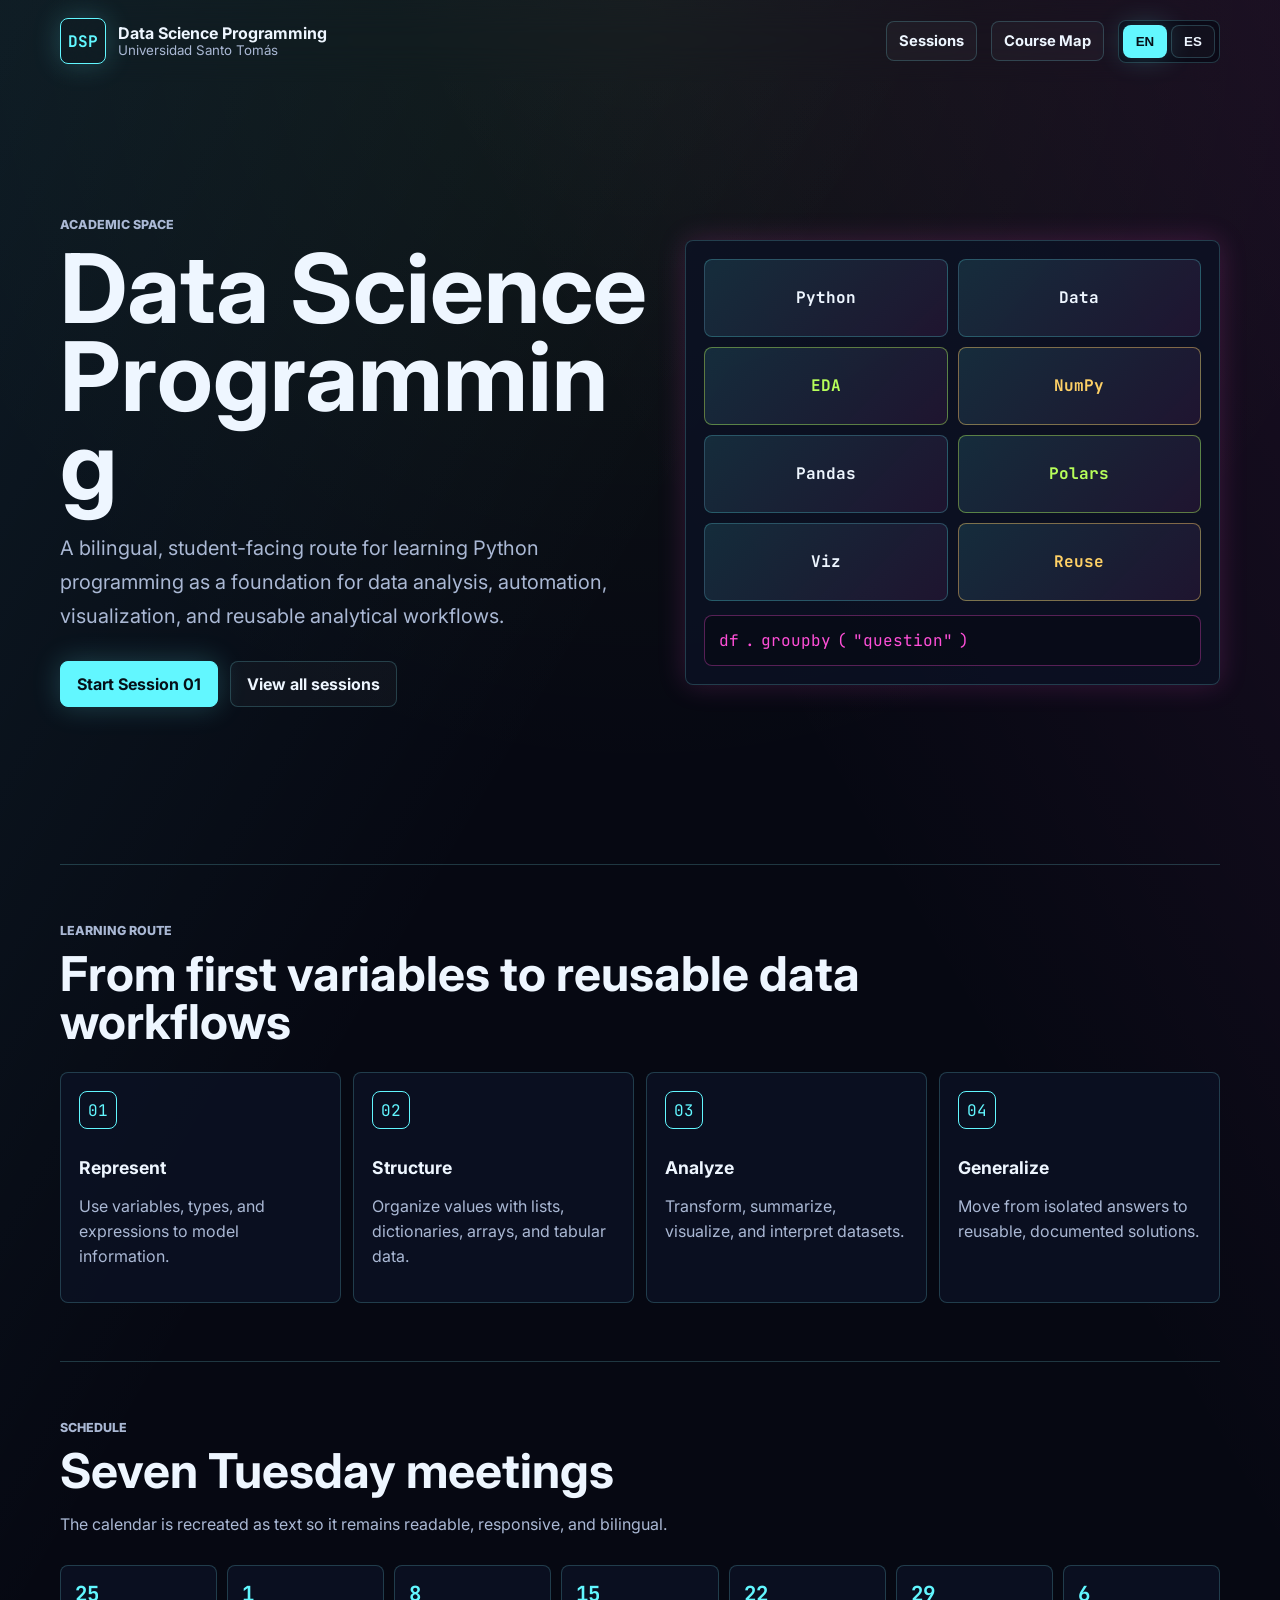
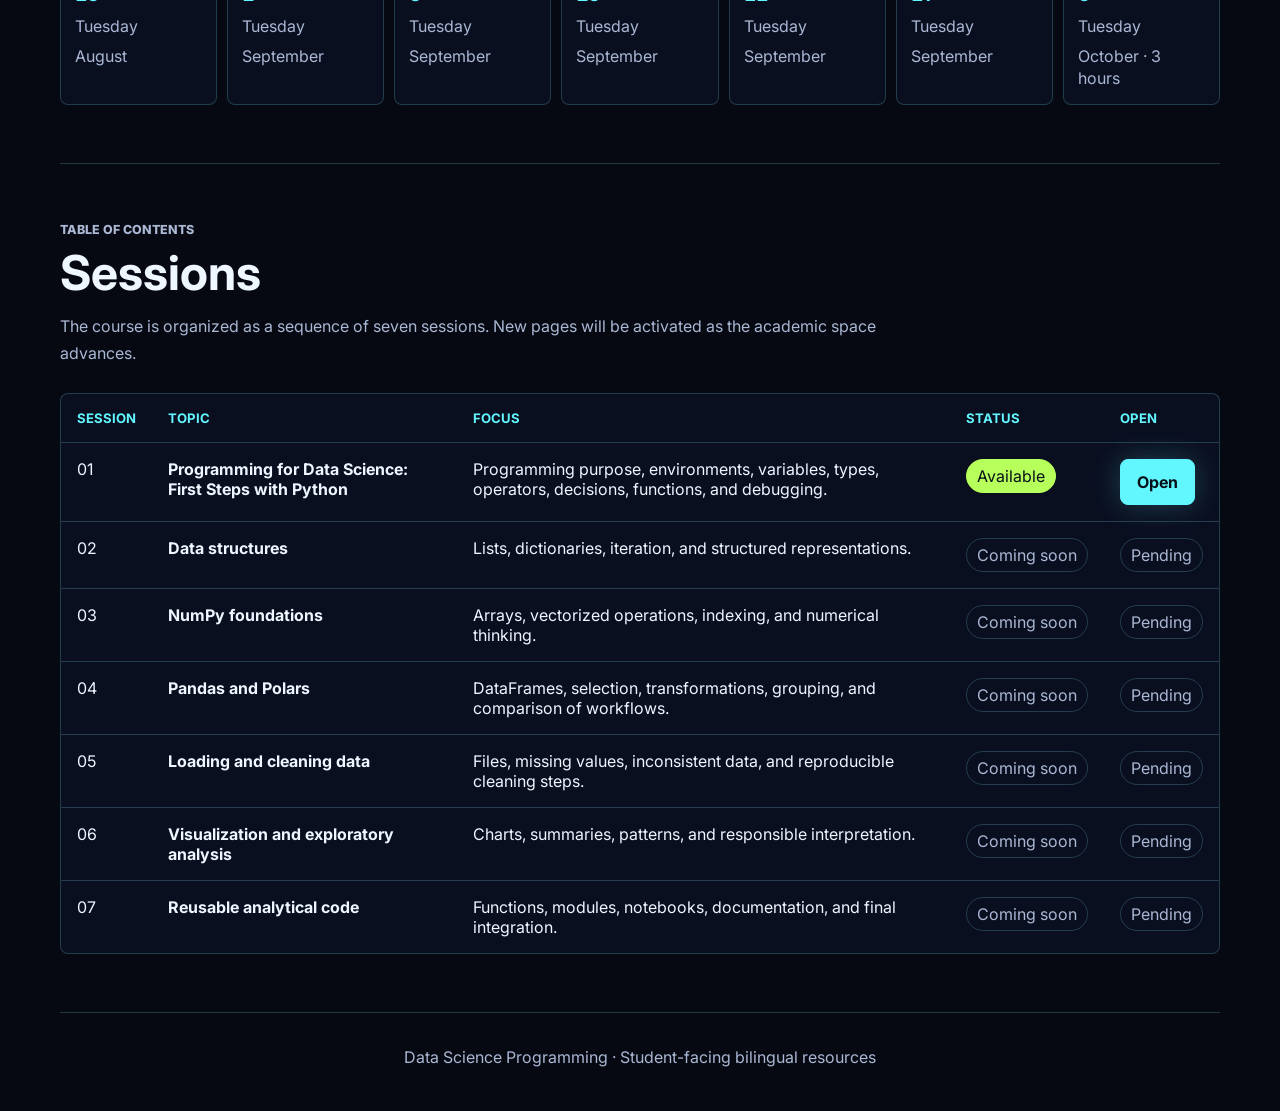
==== index.html @ 1346ade0 "Create bilingual Data Science Programming Pages site" ====
<!doctype html>
<html lang="en">
  <head>
    <meta charset="utf-8">
    <meta name="viewport" content="width=device-width, initial-scale=1">
    <meta name="description" content="Bilingual course site for Data Science Programming.">
    <title>Data Science Programming</title>
    <link rel="preconnect" href="https://fonts.googleapis.com">
    <link rel="preconnect" href="https://fonts.gstatic.com" crossorigin>
    <link href="https://fonts.googleapis.com/css2?family=Inter:wght@400;500;600;700;800&family=JetBrains+Mono:wght@400;600&display=swap" rel="stylesheet">
    <link rel="stylesheet" href="styles.css">
  </head>
  <body data-page="home">
    <header class="site-header">
      <a class="brand" href="./" aria-label="Data Science Programming home">
        <span class="brand-mark">DSP</span>
        <span>
          <strong>Data Science Programming</strong>
          <small>Universidad Santo Tomás</small>
        </span>
      </a>
      <nav class="header-actions" aria-label="Primary navigation">
        <a href="#sessions" data-i18n="nav.sessions">Sessions</a>
        <a href="#course-map" data-i18n="nav.map">Course Map</a>
        <div class="language-switch" aria-label="Language selector">
          <button type="button" class="lang-button is-active" data-lang="en">EN</button>
          <button type="button" class="lang-button" data-lang="es">ES</button>
        </div>
      </nav>
    </header>

    <main>
      <section class="hero course-hero">
        <div class="hero-copy">
          <p class="eyebrow" data-i18n="home.eyebrow">Academic Space</p>
          <h1 data-i18n="home.title">Data Science Programming</h1>
          <p class="hero-lead" data-i18n="home.lead">
            A bilingual, student-facing route for learning Python programming as a foundation for data analysis, automation, visualization, and reusable analytical workflows.
          </p>
          <div class="hero-actions">
            <a class="button primary" href="sessions/session-01/" data-i18n="home.start">Start Session 01</a>
            <a class="button ghost" href="#sessions" data-i18n="home.viewSessions">View all sessions</a>
          </div>
        </div>
        <div class="hero-panel" aria-label="Course signal">
          <div class="orbit-grid">
            <span>Python</span>
            <span>Data</span>
            <span>EDA</span>
            <span>NumPy</span>
            <span>Pandas</span>
            <span>Polars</span>
            <span>Viz</span>
            <span>Reuse</span>
          </div>
          <div class="code-signal" aria-hidden="true">
            <span>df</span><span>.</span><span>groupby</span><span>(</span><span>"question"</span><span>)</span>
          </div>
        </div>
      </section>

      <section class="section-band" id="course-map">
        <div class="section-heading">
          <p class="eyebrow" data-i18n="map.eyebrow">Learning Route</p>
          <h2 data-i18n="map.title">From first variables to reusable data workflows</h2>
        </div>
        <div class="route-grid">
          <article>
            <span class="route-step">01</span>
            <h3 data-i18n="map.step1.title">Represent</h3>
            <p data-i18n="map.step1.text">Use variables, types, and expressions to model information.</p>
          </article>
          <article>
            <span class="route-step">02</span>
            <h3 data-i18n="map.step2.title">Structure</h3>
            <p data-i18n="map.step2.text">Organize values with lists, dictionaries, arrays, and tabular data.</p>
          </article>
          <article>
            <span class="route-step">03</span>
            <h3 data-i18n="map.step3.title">Analyze</h3>
            <p data-i18n="map.step3.text">Transform, summarize, visualize, and interpret datasets.</p>
          </article>
          <article>
            <span class="route-step">04</span>
            <h3 data-i18n="map.step4.title">Generalize</h3>
            <p data-i18n="map.step4.text">Move from isolated answers to reusable, documented solutions.</p>
          </article>
        </div>
      </section>

      <section class="section-band" id="schedule">
        <div class="section-heading">
          <p class="eyebrow" data-i18n="schedule.eyebrow">Schedule</p>
          <h2 data-i18n="schedule.title">Seven Tuesday meetings</h2>
          <p data-i18n="schedule.note">The calendar is recreated as text so it remains readable, responsive, and bilingual.</p>
        </div>
        <div class="schedule-grid" id="scheduleGrid"></div>
      </section>

      <section class="section-band" id="sessions">
        <div class="section-heading">
          <p class="eyebrow" data-i18n="sessions.eyebrow">Table of Contents</p>
          <h2 data-i18n="sessions.title">Sessions</h2>
          <p data-i18n="sessions.note">The course is organized as a sequence of seven sessions. New pages will be activated as the academic space advances.</p>
        </div>
        <div class="sessions-table-wrap">
          <table class="sessions-table">
            <thead>
              <tr>
                <th data-i18n="table.session">Session</th>
                <th data-i18n="table.topic">Topic</th>
                <th data-i18n="table.focus">Focus</th>
                <th data-i18n="table.status">Status</th>
                <th data-i18n="table.action">Open</th>
              </tr>
            </thead>
            <tbody id="sessionRows"></tbody>
          </table>
        </div>
      </section>
    </main>

    <footer class="site-footer">
      <span data-i18n="footer.text">Data Science Programming · Student-facing bilingual resources</span>
    </footer>

    <script src="script.js"></script>
  </body>
</html>
---- styles.css ----
:root {
  color-scheme: dark;
  --bg: #060812;
  --bg-soft: #0b1020;
  --panel: rgba(12, 18, 36, 0.82);
  --panel-strong: rgba(15, 24, 48, 0.95);
  --text: #eef6ff;
  --muted: #aab8d4;
  --line: rgba(132, 246, 255, 0.2);
  --cyan: #62f7ff;
  --pink: #ff4fd8;
  --lime: #b7ff5a;
  --amber: #ffd166;
  --red: #ff6b8a;
  --shadow-cyan: 0 0 28px rgba(98, 247, 255, 0.22);
  --shadow-pink: 0 0 28px rgba(255, 79, 216, 0.18);
  --radius: 8px;
  --max: 1160px;
  font-family: Inter, system-ui, -apple-system, BlinkMacSystemFont, "Segoe UI", sans-serif;
}

* {
  box-sizing: border-box;
}

html {
  scroll-behavior: smooth;
}

body {
  margin: 0;
  min-height: 100vh;
  background:
    linear-gradient(120deg, rgba(98, 247, 255, 0.08), transparent 34%),
    linear-gradient(240deg, rgba(255, 79, 216, 0.08), transparent 32%),
    radial-gradient(circle at 50% 0%, rgba(183, 255, 90, 0.06), transparent 28%),
    var(--bg);
  color: var(--text);
}

a {
  color: var(--cyan);
  text-decoration: none;
}

a:hover {
  color: var(--lime);
}

.site-header,
.site-footer {
  width: min(var(--max), calc(100% - 32px));
  margin: 0 auto;
}

.site-header {
  display: flex;
  align-items: center;
  justify-content: space-between;
  gap: 18px;
  padding: 18px 0;
  position: sticky;
  top: 0;
  z-index: 20;
  backdrop-filter: blur(18px);
}

.brand {
  display: inline-flex;
  align-items: center;
  gap: 12px;
  min-width: 0;
  color: var(--text);
}

.brand-mark {
  display: grid;
  place-items: center;
  width: 46px;
  height: 46px;
  border: 1px solid var(--cyan);
  border-radius: var(--radius);
  color: var(--cyan);
  font-family: "JetBrains Mono", monospace;
  font-weight: 700;
  box-shadow: var(--shadow-cyan);
}

.brand strong,
.brand small {
  display: block;
}

.brand strong {
  line-height: 1.15;
}

.brand small,
.eyebrow {
  color: var(--muted);
}

.header-actions {
  display: flex;
  align-items: center;
  justify-content: flex-end;
  gap: 14px;
  flex-wrap: wrap;
}

.header-actions a,
.lang-button,
.button {
  border: 1px solid var(--line);
  border-radius: var(--radius);
  background: rgba(255, 255, 255, 0.03);
  color: var(--text);
  font-weight: 700;
}

.header-actions a {
  padding: 10px 12px;
  font-size: 0.92rem;
}

.language-switch {
  display: inline-flex;
  gap: 4px;
  padding: 4px;
  border: 1px solid var(--line);
  border-radius: var(--radius);
  background: rgba(6, 8, 18, 0.72);
}

.lang-button {
  min-width: 44px;
  padding: 8px 10px;
  cursor: pointer;
}

.lang-button.is-active {
  color: #071018;
  background: var(--cyan);
  box-shadow: var(--shadow-cyan);
}

main {
  width: min(var(--max), calc(100% - 32px));
  margin: 0 auto;
}

.hero {
  min-height: calc(100vh - 118px);
  display: grid;
  grid-template-columns: minmax(0, 1.05fr) minmax(300px, 0.95fr);
  align-items: center;
  gap: 34px;
  padding: 32px 0 54px;
}

.eyebrow {
  margin: 0 0 12px;
  font-size: 0.78rem;
  font-weight: 800;
  letter-spacing: 0;
  text-transform: uppercase;
}

h1,
h2,
h3 {
  letter-spacing: 0;
}

h1 {
  margin: 0;
  max-width: 780px;
  font-size: 6rem;
  line-height: 0.92;
  overflow-wrap: anywhere;
}

h2 {
  margin: 0;
  font-size: 3rem;
  line-height: 1;
  overflow-wrap: anywhere;
}

h3 {
  margin: 0 0 8px;
  font-size: 1.1rem;
}

.hero-lead {
  max-width: 720px;
  margin: 22px 0 0;
  color: var(--muted);
  font-size: 1.25rem;
  line-height: 1.7;
}

.hero-actions {
  display: flex;
  gap: 12px;
  flex-wrap: wrap;
  margin-top: 28px;
}

.button {
  display: inline-flex;
  align-items: center;
  justify-content: center;
  min-height: 46px;
  padding: 12px 16px;
}

.button.primary {
  background: var(--cyan);
  color: #061018;
  border-color: var(--cyan);
  box-shadow: var(--shadow-cyan);
}

.button.ghost:hover {
  border-color: var(--pink);
  box-shadow: var(--shadow-pink);
}

.hero-panel {
  border: 1px solid var(--line);
  border-radius: var(--radius);
  padding: 18px;
  background: var(--panel);
  box-shadow: var(--shadow-pink);
}

.orbit-grid {
  display: grid;
  grid-template-columns: repeat(2, minmax(0, 1fr));
  gap: 10px;
}

.orbit-grid span {
  min-height: 78px;
  display: grid;
  place-items: center;
  border: 1px solid rgba(98, 247, 255, 0.24);
  border-radius: var(--radius);
  background: linear-gradient(135deg, rgba(98, 247, 255, 0.12), rgba(255, 79, 216, 0.08));
  font-family: "JetBrains Mono", monospace;
  font-weight: 700;
}

.orbit-grid span:nth-child(3n) {
  border-color: rgba(183, 255, 90, 0.42);
  color: var(--lime);
}

.orbit-grid span:nth-child(4n) {
  border-color: rgba(255, 209, 102, 0.44);
  color: var(--amber);
}

.code-signal {
  display: flex;
  flex-wrap: wrap;
  gap: 6px;
  margin-top: 14px;
  padding: 14px;
  border: 1px solid rgba(255, 79, 216, 0.32);
  border-radius: var(--radius);
  color: var(--pink);
  font-family: "JetBrains Mono", monospace;
  background: rgba(0, 0, 0, 0.26);
}

.section-band {
  padding: 58px 0;
  border-top: 1px solid var(--line);
}

.section-heading {
  max-width: 840px;
  margin-bottom: 26px;
}

.section-heading p:not(.eyebrow) {
  color: var(--muted);
  line-height: 1.7;
}

.route-grid {
  display: grid;
  grid-template-columns: repeat(4, minmax(0, 1fr));
  gap: 12px;
}

.route-grid article,
.schedule-card,
.sessions-table-wrap,
.lesson-sidebar,
.lesson-shell,
.callout,
.terminal-card,
.mini-card,
.level-card,
.final-banner {
  border: 1px solid var(--line);
  border-radius: var(--radius);
  background: var(--panel);
}

.schedule-grid {
  display: grid;
  grid-template-columns: repeat(7, minmax(0, 1fr));
  gap: 10px;
}

.schedule-card {
  min-height: 126px;
  padding: 14px;
}

.schedule-card strong,
.schedule-card span {
  display: block;
}

.schedule-card strong {
  color: var(--cyan);
  font-family: "JetBrains Mono", monospace;
  font-size: 1.3rem;
}

.schedule-card span {
  margin-top: 8px;
  color: var(--muted);
  line-height: 1.4;
}

.route-grid article {
  padding: 18px;
  min-height: 174px;
}

.route-step {
  display: inline-grid;
  place-items: center;
  width: 38px;
  height: 38px;
  margin-bottom: 28px;
  border: 1px solid var(--cyan);
  border-radius: var(--radius);
  color: var(--cyan);
  font-family: "JetBrains Mono", monospace;
}

.route-grid p {
  color: var(--muted);
  line-height: 1.55;
}

.sessions-table-wrap {
  overflow-x: auto;
}

.sessions-table {
  width: 100%;
  border-collapse: collapse;
  min-width: 780px;
}

.sessions-table th,
.sessions-table td {
  padding: 16px;
  text-align: left;
  border-bottom: 1px solid var(--line);
  vertical-align: top;
}

.sessions-table th {
  color: var(--cyan);
  font-size: 0.82rem;
  text-transform: uppercase;
}

.sessions-table tr:last-child td {
  border-bottom: 0;
}

.status-pill {
  display: inline-flex;
  align-items: center;
  min-height: 30px;
  padding: 6px 10px;
  border: 1px solid var(--line);
  border-radius: 999px;
  color: var(--muted);
  white-space: nowrap;
}

.status-pill.ready {
  color: #061018;
  background: var(--lime);
  border-color: var(--lime);
}

.site-footer {
  display: flex;
  justify-content: center;
  padding: 34px 0 44px;
  color: var(--muted);
  border-top: 1px solid var(--line);
}

.lesson-layout {
  display: grid;
  grid-template-columns: 290px minmax(0, 1fr);
  gap: 18px;
  align-items: start;
  padding: 22px 0 58px;
}

.lesson-sidebar {
  position: sticky;
  top: 92px;
  max-height: calc(100vh - 116px);
  overflow: auto;
  padding: 16px;
}

.lesson-sidebar ol {
  list-style: none;
  padding: 0;
  margin: 0;
  display: grid;
  gap: 8px;
}

.lesson-sidebar a {
  display: block;
  padding: 9px 10px;
  border-radius: var(--radius);
  color: var(--muted);
  line-height: 1.35;
}

.lesson-sidebar a:hover {
  background: rgba(98, 247, 255, 0.08);
  color: var(--cyan);
}

.lesson-shell {
  padding: clamp(18px, 4vw, 42px);
  overflow: hidden;
}

.lesson-status {
  color: var(--muted);
}

.lesson-status:empty {
  display: none;
}

.markdown-body {
  line-height: 1.72;
  color: var(--text);
}

.markdown-body h1 {
  margin: 0 0 18px;
  font-size: 3.8rem;
  line-height: 1;
}

.markdown-body h2 {
  margin: 44px 0 16px;
  font-size: 2.15rem;
  line-height: 1.1;
}

.markdown-body h3 {
  margin-top: 26px;
}

.markdown-body p,
.markdown-body li {
  color: #d7e3f6;
}

.markdown-body blockquote {
  margin: 22px 0;
  padding: 16px 18px;
  border-left: 4px solid var(--pink);
  background: rgba(255, 79, 216, 0.08);
  border-radius: var(--radius);
}

.markdown-body table {
  width: 100%;
  display: block;
  overflow-x: auto;
  border-collapse: collapse;
  margin: 20px 0;
}

.markdown-body th,
.markdown-body td {
  padding: 12px 14px;
  border: 1px solid var(--line);
}

.markdown-body th {
  color: var(--cyan);
  background: rgba(98, 247, 255, 0.06);
}

.markdown-body pre {
  position: relative;
  overflow-x: auto;
  padding: 18px;
  border: 1px solid rgba(98, 247, 255, 0.24);
  border-radius: var(--radius);
  background: #05070e;
  box-shadow: inset 0 0 0 1px rgba(255, 255, 255, 0.02);
}

.markdown-body code {
  font-family: "JetBrains Mono", monospace;
  font-size: 0.92em;
}

.markdown-body :not(pre) > code {
  padding: 0.15rem 0.35rem;
  border: 1px solid rgba(98, 247, 255, 0.16);
  border-radius: 6px;
  color: var(--amber);
  background: rgba(255, 209, 102, 0.08);
}

.callout,
.terminal-card,
.mini-card,
.level-card,
.final-banner {
  padding: 1rem 1.1rem;
  margin: 1rem 0;
}

.callout-primary {
  border-left: 5px solid var(--cyan);
  box-shadow: var(--shadow-cyan);
}

.callout-warning {
  border-left: 5px solid var(--amber);
}

.callout-success {
  border-left: 5px solid var(--lime);
}

.terminal-card {
  background: rgba(0, 0, 0, 0.32);
}

.three-grid,
.level-grid {
  display: grid;
  grid-template-columns: repeat(3, minmax(0, 1fr));
  gap: 1rem;
  margin: 1rem 0;
}

.mini-card,
.level-card {
  margin: 0;
  min-width: 0;
}

.level-green {
  border-top: 4px solid var(--lime);
}

.level-yellow {
  border-top: 4px solid var(--amber);
}

.level-red {
  border-top: 4px solid var(--red);
}

.final-banner {
  text-align: center;
  border-color: rgba(183, 255, 90, 0.34);
  box-shadow: 0 0 30px rgba(183, 255, 90, 0.12);
}

details {
  border: 1px solid var(--line);
  border-radius: var(--radius);
  padding: 0.75rem 0.9rem;
  margin: 0.9rem 0;
  background: rgba(255, 255, 255, 0.03);
}

details > summary {
  cursor: pointer;
  font-weight: 800;
  color: var(--cyan);
}

.mermaid {
  display: grid;
  place-items: center;
  overflow-x: auto;
  margin: 24px 0;
  padding: 18px;
  border: 1px solid var(--line);
  border-radius: var(--radius);
  background: rgba(255, 255, 255, 0.03);
}

@media (max-width: 920px) {
  .site-header {
    align-items: flex-start;
    position: static;
  }

  .hero,
  .lesson-layout,
  .route-grid,
  .schedule-grid {
    grid-template-columns: 1fr;
  }

  .hero {
    min-height: auto;
  }

  .lesson-sidebar {
    position: static;
    max-height: 260px;
  }
}

@media (max-width: 720px) {
  .site-header {
    flex-direction: column;
  }

  .header-actions {
    width: 100%;
    justify-content: flex-start;
  }

  .header-actions a {
    flex: 1 1 auto;
    text-align: center;
  }

  .brand {
    width: 100%;
  }

  .hero {
    padding-top: 20px;
  }

  h1 { font-size: 3rem; }
  h2 { font-size: 2rem; }
  .hero-lead { font-size: 1.05rem; }
  .markdown-body h1 { font-size: 2.25rem; }
  .markdown-body h2 { font-size: 1.65rem; }

  .hero-panel,
  .lesson-shell,
  .lesson-sidebar,
  .sessions-table-wrap {
    margin-left: 0;
    margin-right: 0;
  }

  .three-grid,
  .level-grid,
  .orbit-grid {
    grid-template-columns: 1fr;
  }

  .sessions-table {
    min-width: 0;
  }

  .sessions-table,
  .sessions-table thead,
  .sessions-table tbody,
  .sessions-table tr,
  .sessions-table th,
  .sessions-table td {
    display: block;
  }

  .sessions-table thead {
    display: none;
  }

  .sessions-table tr {
    padding: 14px;
    border-bottom: 1px solid var(--line);
  }

  .sessions-table td {
    border: 0;
    padding: 7px 0;
  }

  .sessions-table td::before {
    content: attr(data-label);
    display: block;
    margin-bottom: 4px;
    color: var(--cyan);
    font-size: 0.72rem;
    font-weight: 800;
    text-transform: uppercase;
  }
}
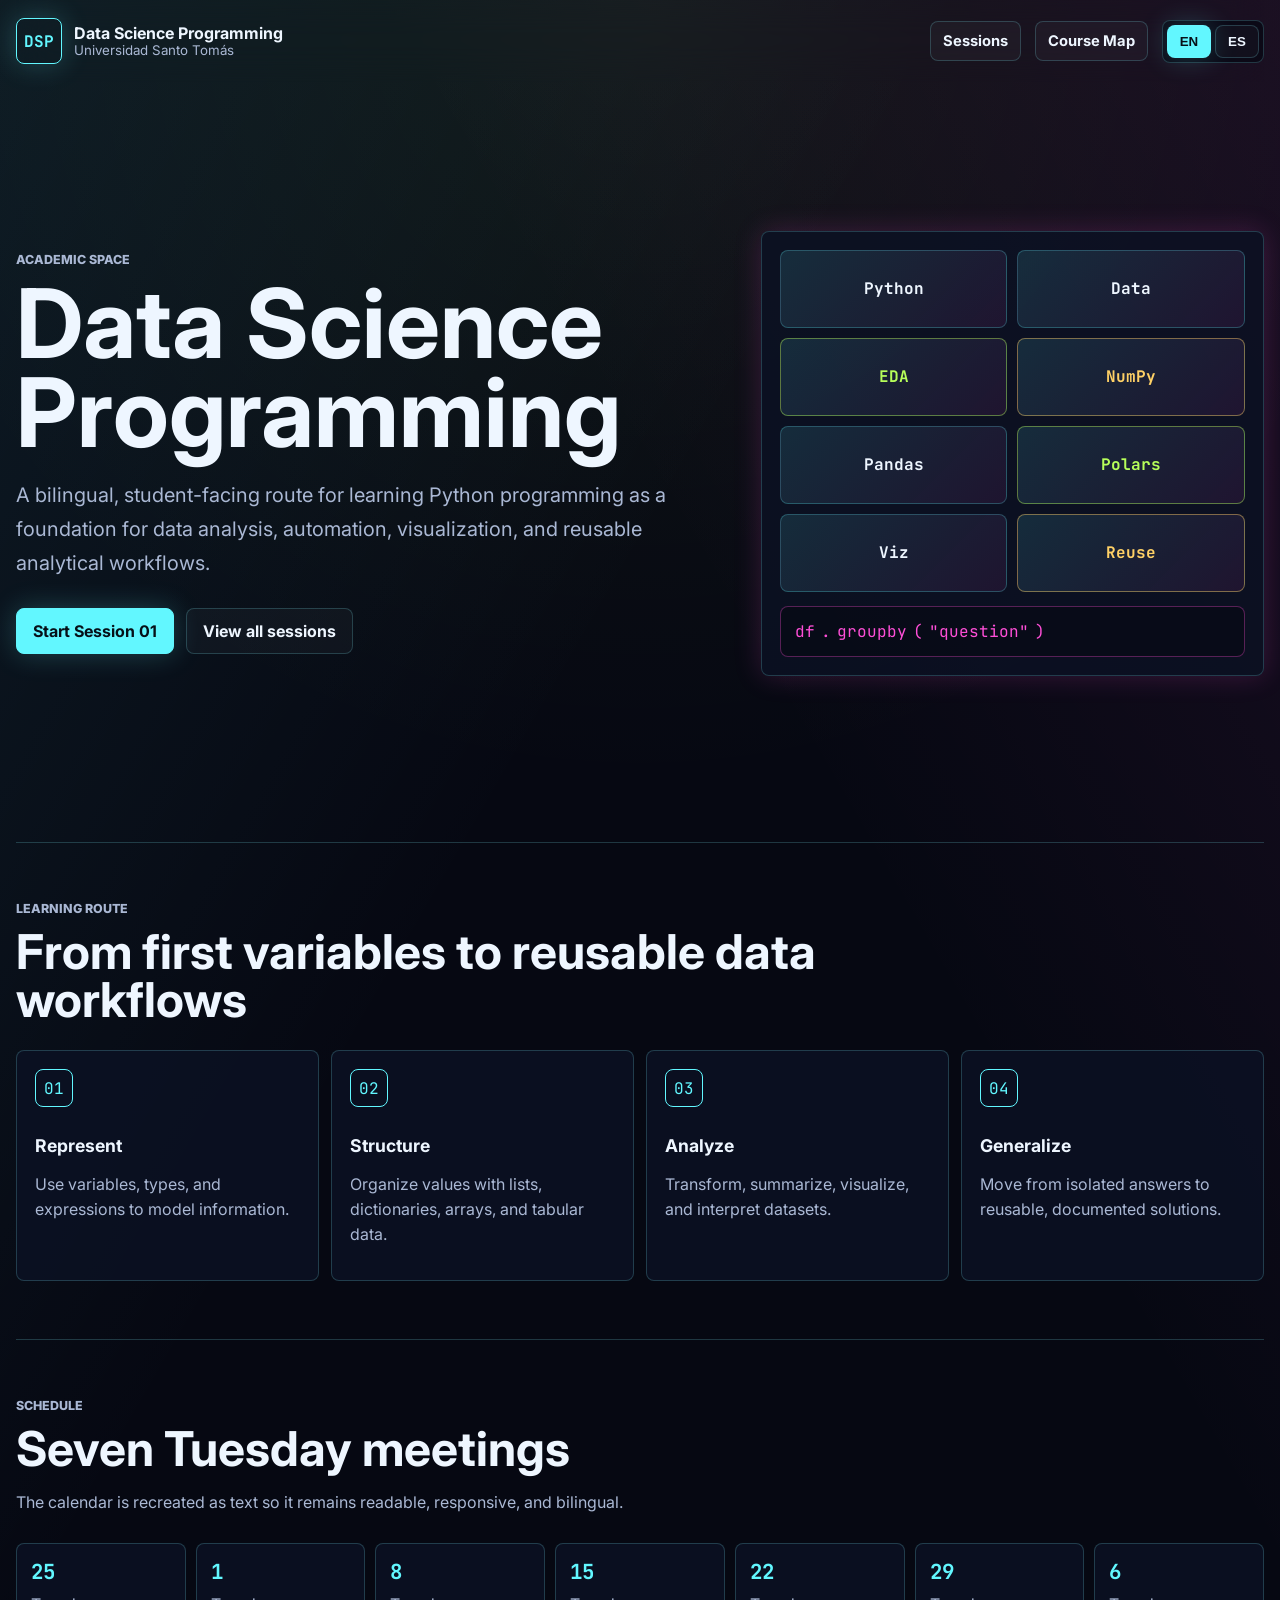
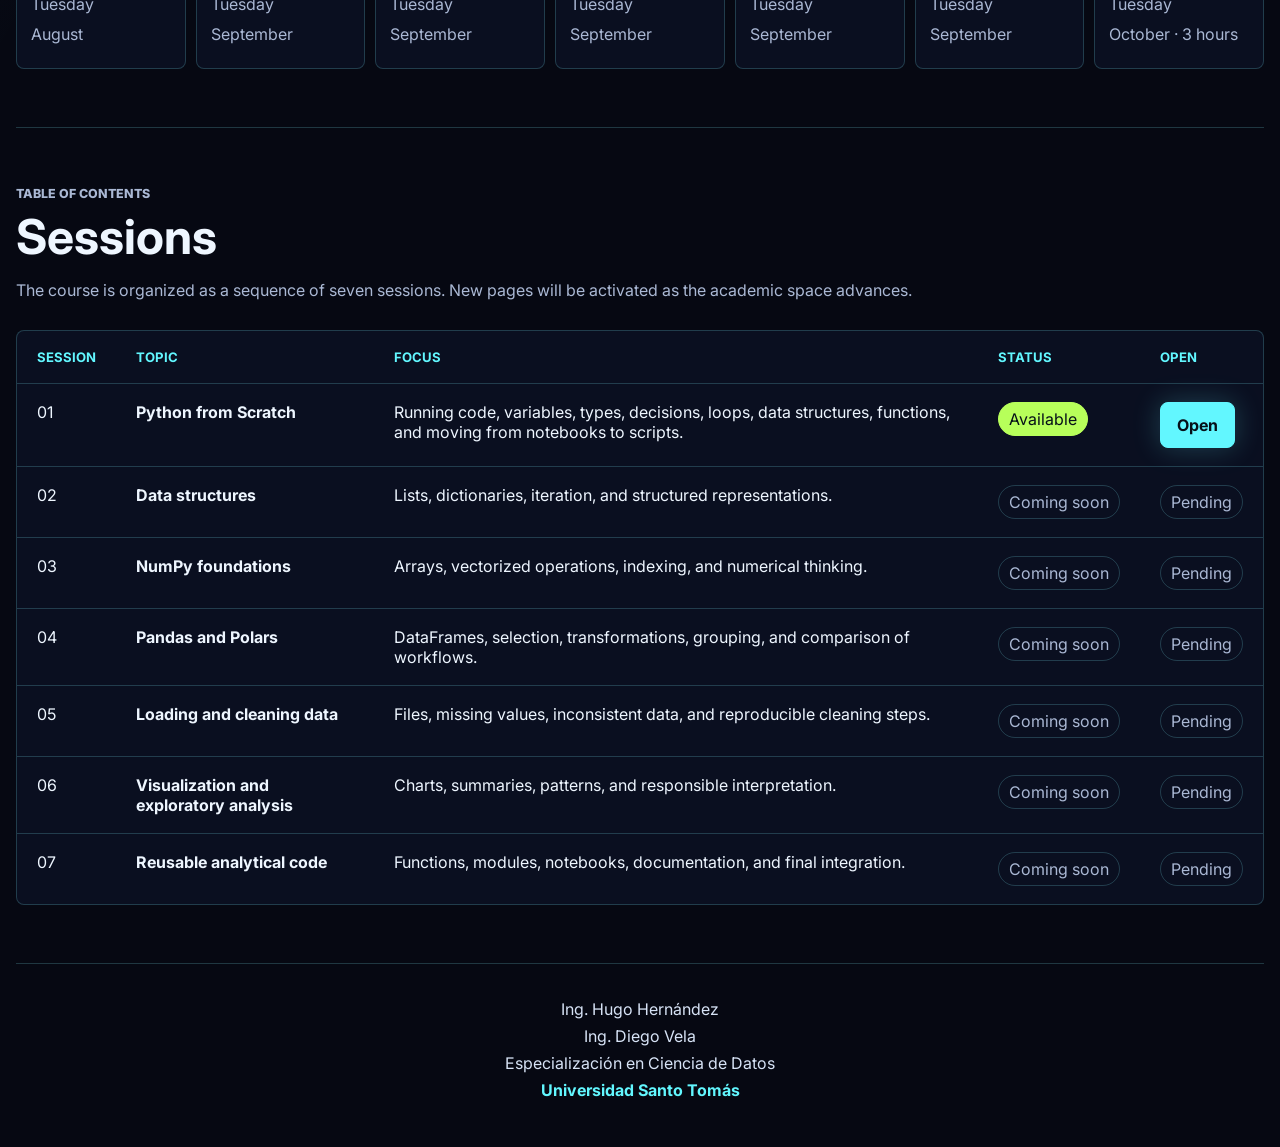
==== commit 068ec95b: "Add institutional footer credits" ====
--- a/index.html
+++ b/index.html
@@ -121,7 +121,12 @@
     </main>
 
     <footer class="site-footer">
-      <span data-i18n="footer.text">Data Science Programming · Student-facing bilingual resources</span>
+      <div class="footer-credits">
+        <span>Ing. Hugo Hernández</span>
+        <span>Ing. Diego Vela</span>
+        <span>Especialización en Ciencia de Datos</span>
+        <span>Universidad Santo Tomás</span>
+      </div>
     </footer>
 
     <script src="script.js"></script>
--- a/styles.css
+++ b/styles.css
@@ -15,7 +15,8 @@
   --shadow-cyan: 0 0 28px rgba(98, 247, 255, 0.22);
   --shadow-pink: 0 0 28px rgba(255, 79, 216, 0.18);
   --radius: 8px;
-  --max: 1160px;
+  --max: 1440px;
+  --lesson-max: 1540px;
   font-family: Inter, system-ui, -apple-system, BlinkMacSystemFont, "Segoe UI", sans-serif;
 }
 
@@ -150,12 +151,12 @@
 }
 
 .hero {
-  min-height: calc(100vh - 118px);
-  display: grid;
-  grid-template-columns: minmax(0, 1.05fr) minmax(300px, 0.95fr);
+  min-height: min(760px, calc(100vh - 118px));
+  display: grid;
+  grid-template-columns: minmax(0, 1.15fr) minmax(360px, 0.85fr);
   align-items: center;
-  gap: 34px;
-  padding: 32px 0 54px;
+  gap: clamp(34px, 5vw, 76px);
+  padding: 28px 0 46px;
 }
 
 .eyebrow {
@@ -174,7 +175,7 @@
 
 h1 {
   margin: 0;
-  max-width: 780px;
+  max-width: 980px;
   font-size: 6rem;
   line-height: 0.92;
   overflow-wrap: anywhere;
@@ -281,7 +282,7 @@
 }
 
 .section-heading {
-  max-width: 840px;
+  max-width: 980px;
   margin-bottom: 26px;
 }
 
@@ -301,6 +302,7 @@
 .sessions-table-wrap,
 .lesson-sidebar,
 .lesson-shell,
+.resource-panel,
 .callout,
 .terminal-card,
 .mini-card,
@@ -373,7 +375,7 @@
 
 .sessions-table th,
 .sessions-table td {
-  padding: 16px;
+  padding: 18px 20px;
   text-align: left;
   border-bottom: 1px solid var(--line);
   vertical-align: top;
@@ -408,16 +410,33 @@
 
 .site-footer {
   display: flex;
+  flex-direction: column;
+  align-items: center;
+  gap: 16px;
   justify-content: center;
   padding: 34px 0 44px;
   color: var(--muted);
   border-top: 1px solid var(--line);
+  text-align: center;
+}
+
+.footer-credits {
+  display: grid;
+  gap: 4px;
+  color: #d7e3f6;
+  line-height: 1.45;
+}
+
+.footer-credits span:last-child {
+  color: var(--cyan);
+  font-weight: 700;
 }
 
 .lesson-layout {
-  display: grid;
-  grid-template-columns: 290px minmax(0, 1fr);
-  gap: 18px;
+  width: min(var(--lesson-max), calc(100% - 32px));
+  display: grid;
+  grid-template-columns: 250px minmax(0, 1fr);
+  gap: 28px;
   align-items: start;
   padding: 22px 0 58px;
 }
@@ -427,7 +446,7 @@
   top: 92px;
   max-height: calc(100vh - 116px);
   overflow: auto;
-  padding: 16px;
+  padding: 14px;
 }
 
 .lesson-sidebar ol {
@@ -440,10 +459,11 @@
 
 .lesson-sidebar a {
   display: block;
-  padding: 9px 10px;
-  border-radius: var(--radius);
-  color: var(--muted);
-  line-height: 1.35;
+  padding: 8px 9px;
+  border-radius: var(--radius);
+  color: var(--muted);
+  font-size: 0.92rem;
+  line-height: 1.32;
 }
 
 .lesson-sidebar a:hover {
@@ -452,8 +472,42 @@
 }
 
 .lesson-shell {
-  padding: clamp(18px, 4vw, 42px);
+  padding: clamp(28px, 4vw, 58px);
   overflow: hidden;
+}
+
+.resource-panel {
+  display: flex;
+  align-items: center;
+  justify-content: space-between;
+  gap: 18px;
+  margin-bottom: 28px;
+  padding: 18px;
+  background: linear-gradient(135deg, rgba(98, 247, 255, 0.1), rgba(255, 79, 216, 0.08));
+}
+
+.resource-panel h2 {
+  margin: 0;
+  font-size: 1.45rem;
+  line-height: 1.2;
+}
+
+.resource-panel p:not(.eyebrow) {
+  margin: 8px 0 0;
+  color: var(--muted);
+  line-height: 1.55;
+}
+
+.resource-actions {
+  display: flex;
+  gap: 10px;
+  flex: 0 0 auto;
+  flex-wrap: wrap;
+  justify-content: flex-end;
+}
+
+.resource-actions .button {
+  flex: 0 0 auto;
 }
 
 .lesson-status {
@@ -465,13 +519,15 @@
 }
 
 .markdown-body {
+  max-width: 1120px;
   line-height: 1.72;
   color: var(--text);
 }
 
 .markdown-body h1 {
   margin: 0 0 18px;
-  font-size: 3.8rem;
+  max-width: 1050px;
+  font-size: 4.6rem;
   line-height: 1;
 }
 
@@ -687,6 +743,19 @@
   .level-grid,
   .orbit-grid {
     grid-template-columns: 1fr;
+  }
+
+  .resource-panel {
+    align-items: stretch;
+    flex-direction: column;
+  }
+
+  .resource-actions {
+    justify-content: stretch;
+  }
+
+  .resource-actions .button {
+    width: 100%;
   }
 
   .sessions-table {
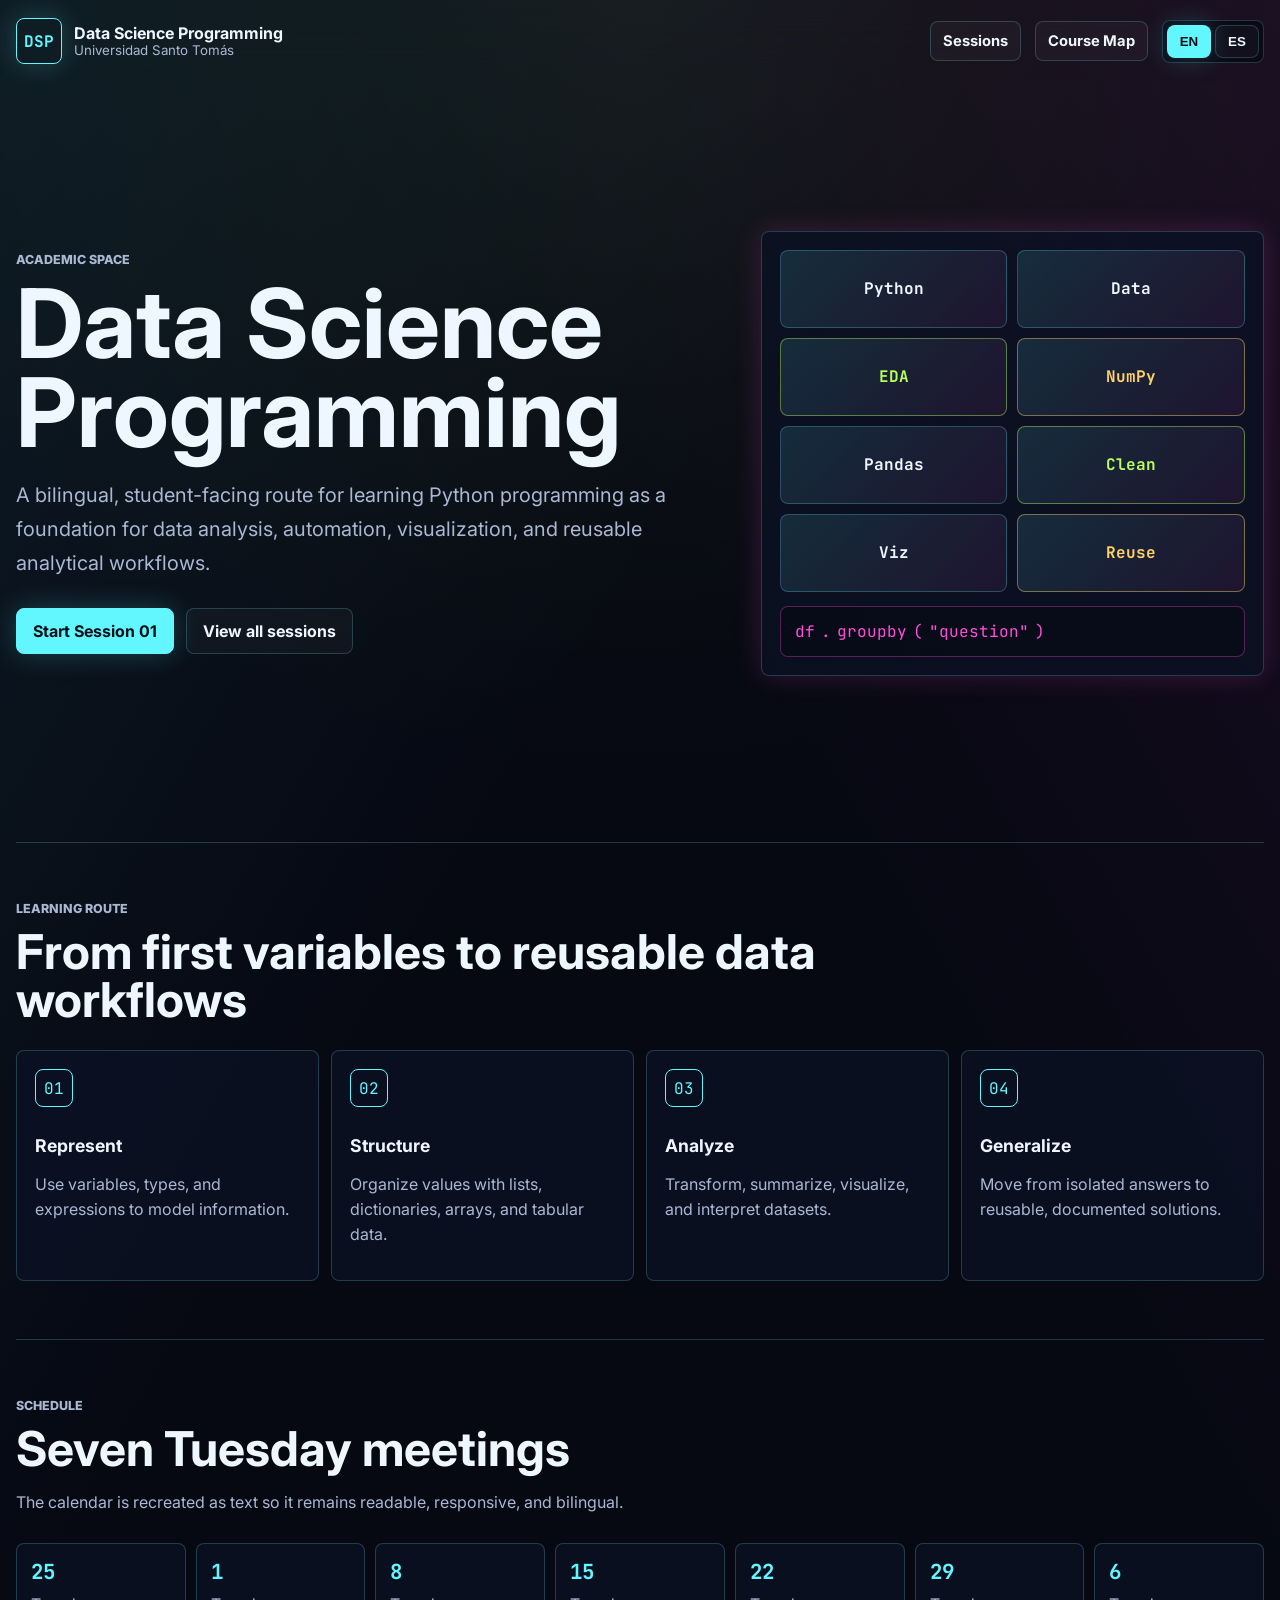
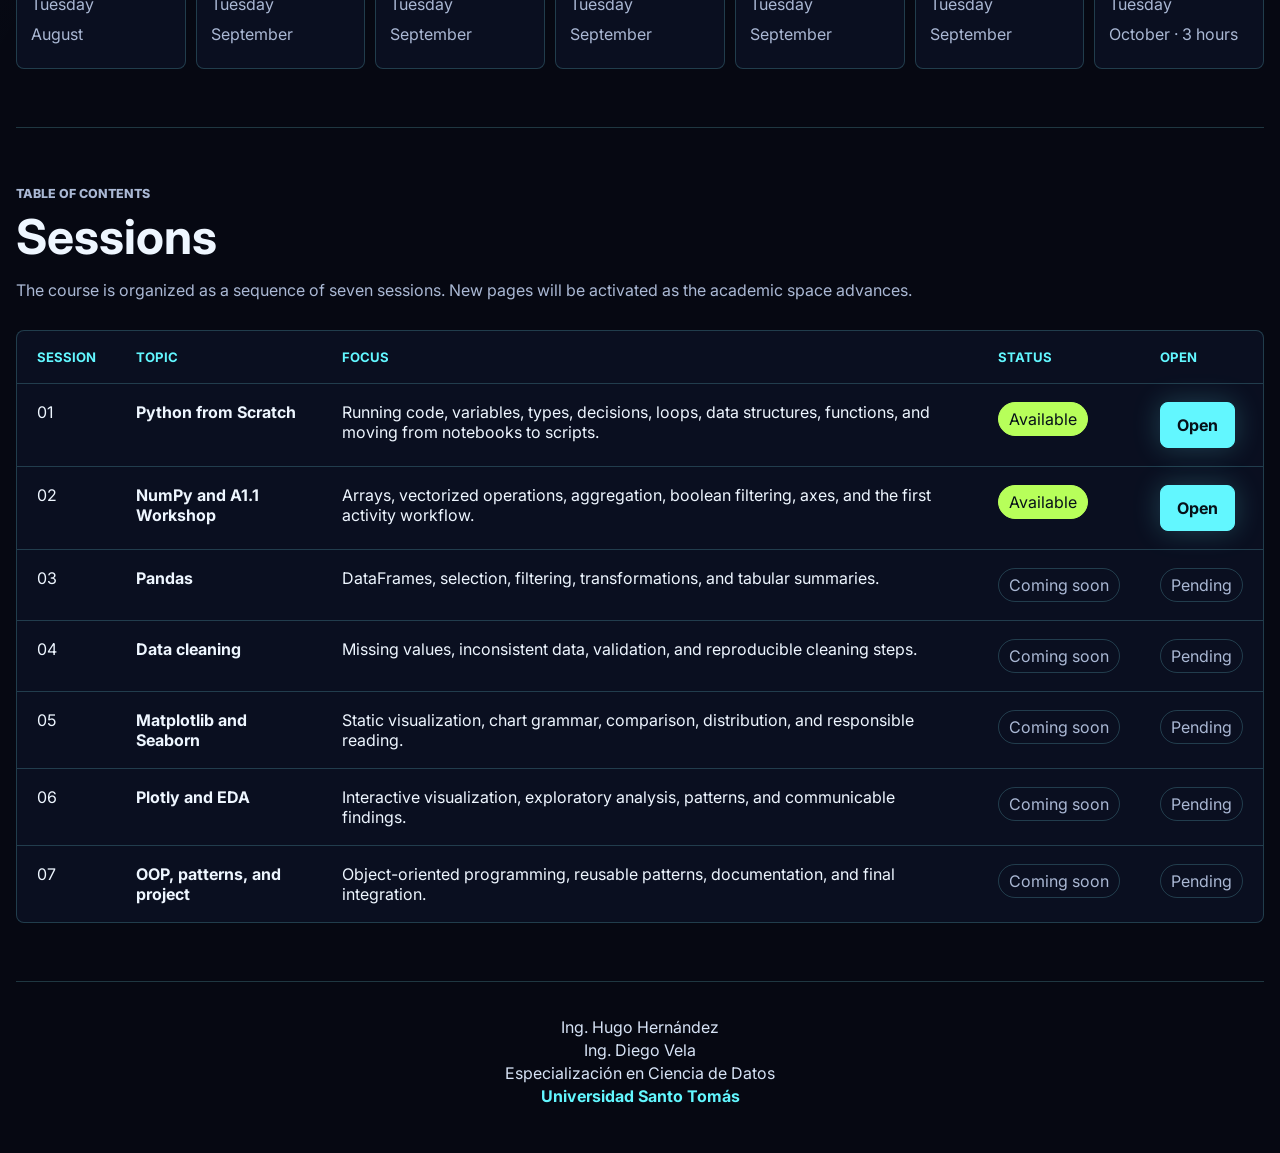
==== commit b87deb89: "Add Session 02 NumPy page and notebooks" ====
--- a/index.html
+++ b/index.html
@@ -49,7 +49,7 @@
             <span>EDA</span>
             <span>NumPy</span>
             <span>Pandas</span>
-            <span>Polars</span>
+            <span>Clean</span>
             <span>Viz</span>
             <span>Reuse</span>
           </div>
--- a/styles.css
+++ b/styles.css
@@ -421,10 +421,13 @@
 }
 
 .footer-credits {
-  display: grid;
-  gap: 4px;
+  display: block;
   color: #d7e3f6;
   line-height: 1.45;
+}
+
+.footer-credits span {
+  display: block;
 }
 
 .footer-credits span:last-child {
@@ -576,11 +579,39 @@
 .markdown-body pre {
   position: relative;
   overflow-x: auto;
+  margin: 0;
   padding: 18px;
   border: 1px solid rgba(98, 247, 255, 0.24);
   border-radius: var(--radius);
   background: #05070e;
   box-shadow: inset 0 0 0 1px rgba(255, 255, 255, 0.02);
+}
+
+.code-block {
+  position: relative;
+  margin: 20px 0;
+}
+
+.copy-button {
+  position: absolute;
+  top: 10px;
+  right: 10px;
+  z-index: 2;
+  min-height: 32px;
+  padding: 7px 10px;
+  border: 1px solid rgba(98, 247, 255, 0.36);
+  border-radius: var(--radius);
+  background: rgba(6, 8, 18, 0.86);
+  color: var(--cyan);
+  cursor: pointer;
+  font: 700 0.78rem Inter, system-ui, sans-serif;
+}
+
+.copy-button:hover,
+.copy-button.is-copied {
+  background: var(--cyan);
+  color: #061018;
+  box-shadow: var(--shadow-cyan);
 }
 
 .markdown-body code {
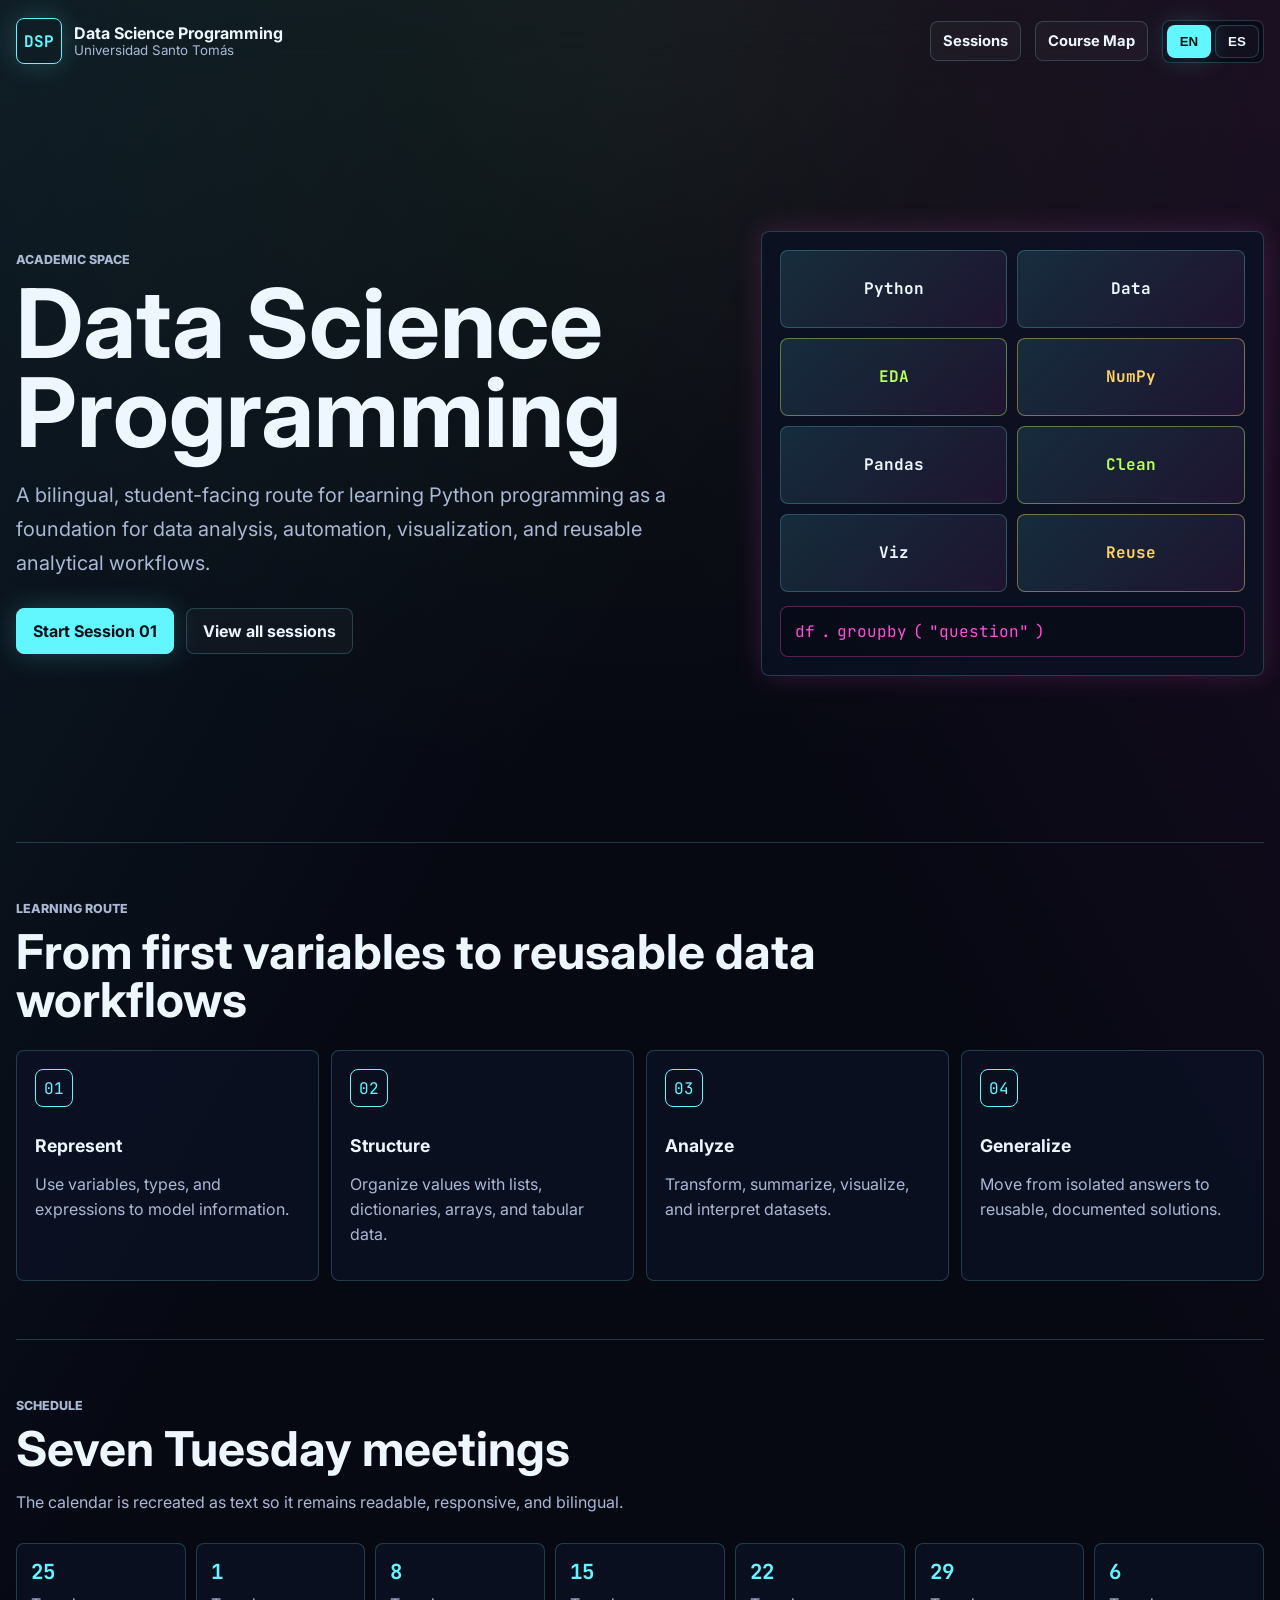
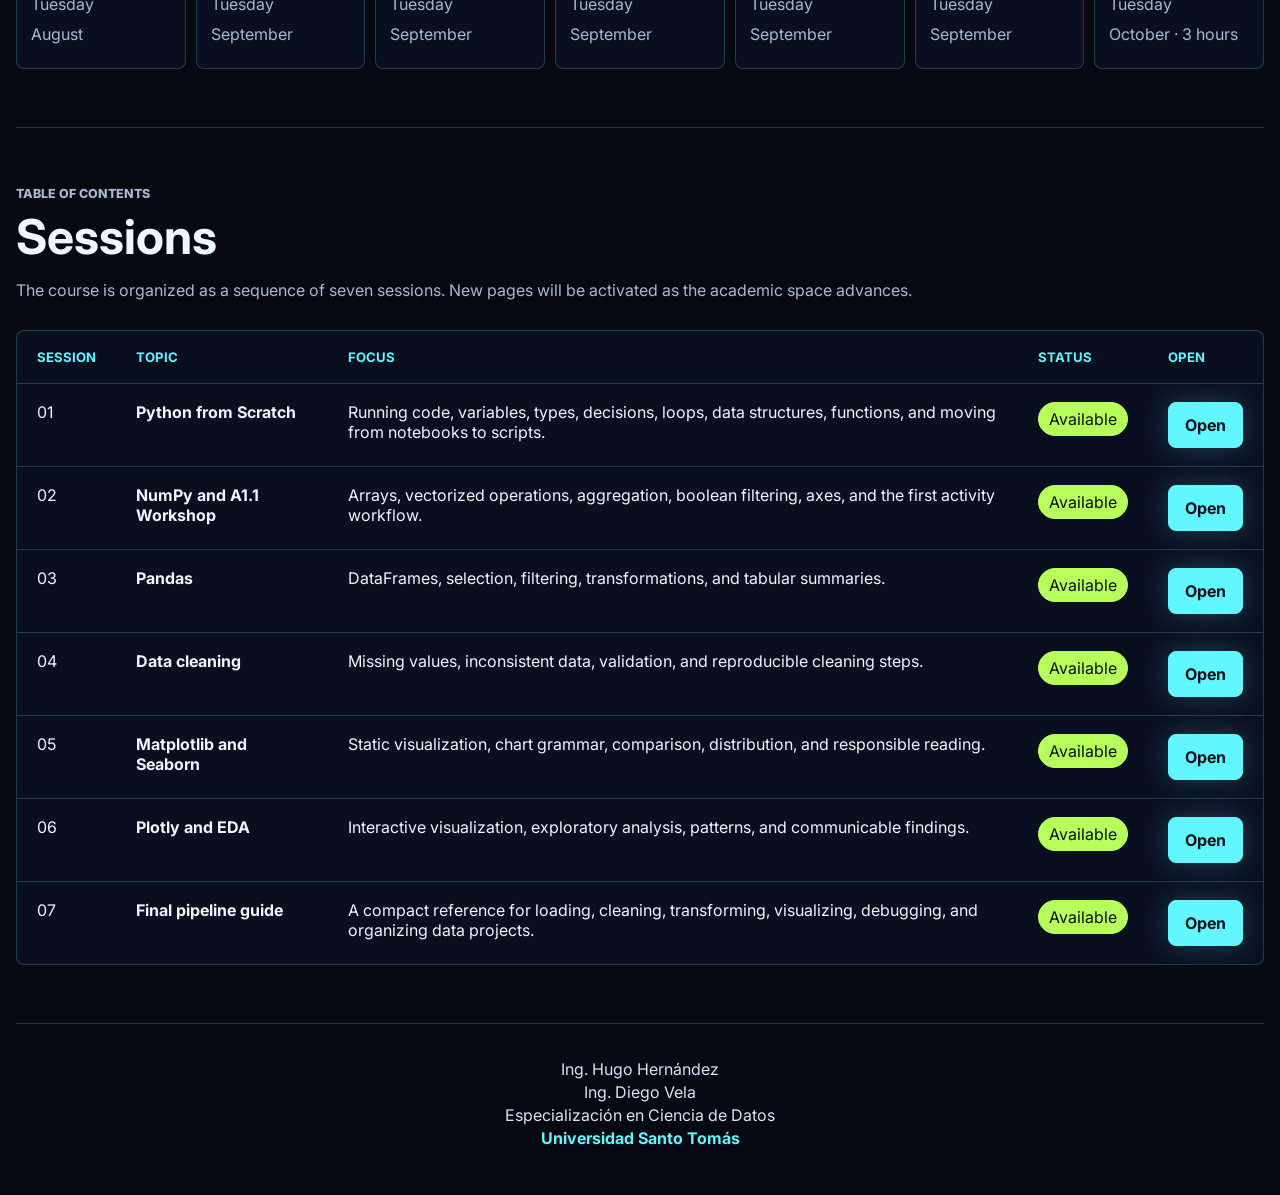
==== commit a16f8e4b: "Improve bilingual language switching across pages" ====
--- a/index.html
+++ b/index.html
@@ -12,19 +12,19 @@
   </head>
   <body data-page="home">
     <header class="site-header">
-      <a class="brand" href="./" aria-label="Data Science Programming home">
+      <a class="brand" href="./" data-i18n-attr="aria-label:brand.homeLabel">
         <span class="brand-mark">DSP</span>
         <span>
           <strong>Data Science Programming</strong>
           <small>Universidad Santo Tomás</small>
         </span>
       </a>
-      <nav class="header-actions" aria-label="Primary navigation">
+      <nav class="header-actions" data-i18n-attr="aria-label:nav.primaryLabel">
         <a href="#sessions" data-i18n="nav.sessions">Sessions</a>
         <a href="#course-map" data-i18n="nav.map">Course Map</a>
-        <div class="language-switch" aria-label="Language selector">
-          <button type="button" class="lang-button is-active" data-lang="en">EN</button>
-          <button type="button" class="lang-button" data-lang="es">ES</button>
+        <div class="language-switch" data-i18n-attr="aria-label:nav.languageLabel">
+          <button type="button" class="lang-button is-active" data-lang="en" data-i18n-attr="aria-label:nav.englishLabel;title:nav.englishLabel">EN</button>
+          <button type="button" class="lang-button" data-lang="es" data-i18n-attr="aria-label:nav.spanishLabel;title:nav.spanishLabel">ES</button>
         </div>
       </nav>
     </header>
--- a/styles.css
+++ b/styles.css
@@ -565,6 +565,34 @@
   margin: 20px 0;
 }
 
+.markdown-body img {
+  max-width: 100%;
+  height: auto;
+}
+
+.chart-figure {
+  margin: 28px 0;
+  padding: 16px;
+  border: 1px solid var(--line);
+  border-radius: var(--radius);
+  background: rgba(255, 255, 255, 0.03);
+  overflow-x: auto;
+}
+
+.chart-figure img {
+  display: block;
+  width: 100%;
+  min-width: 760px;
+  border-radius: var(--radius);
+}
+
+.chart-figure figcaption {
+  margin-top: 12px;
+  color: var(--muted);
+  font-size: 0.92rem;
+  line-height: 1.55;
+}
+
 .markdown-body th,
 .markdown-body td {
   padding: 12px 14px;
@@ -789,6 +817,14 @@
     width: 100%;
   }
 
+  .chart-figure {
+    padding: 10px;
+  }
+
+  .chart-figure img {
+    min-width: 680px;
+  }
+
   .sessions-table {
     min-width: 0;
   }
